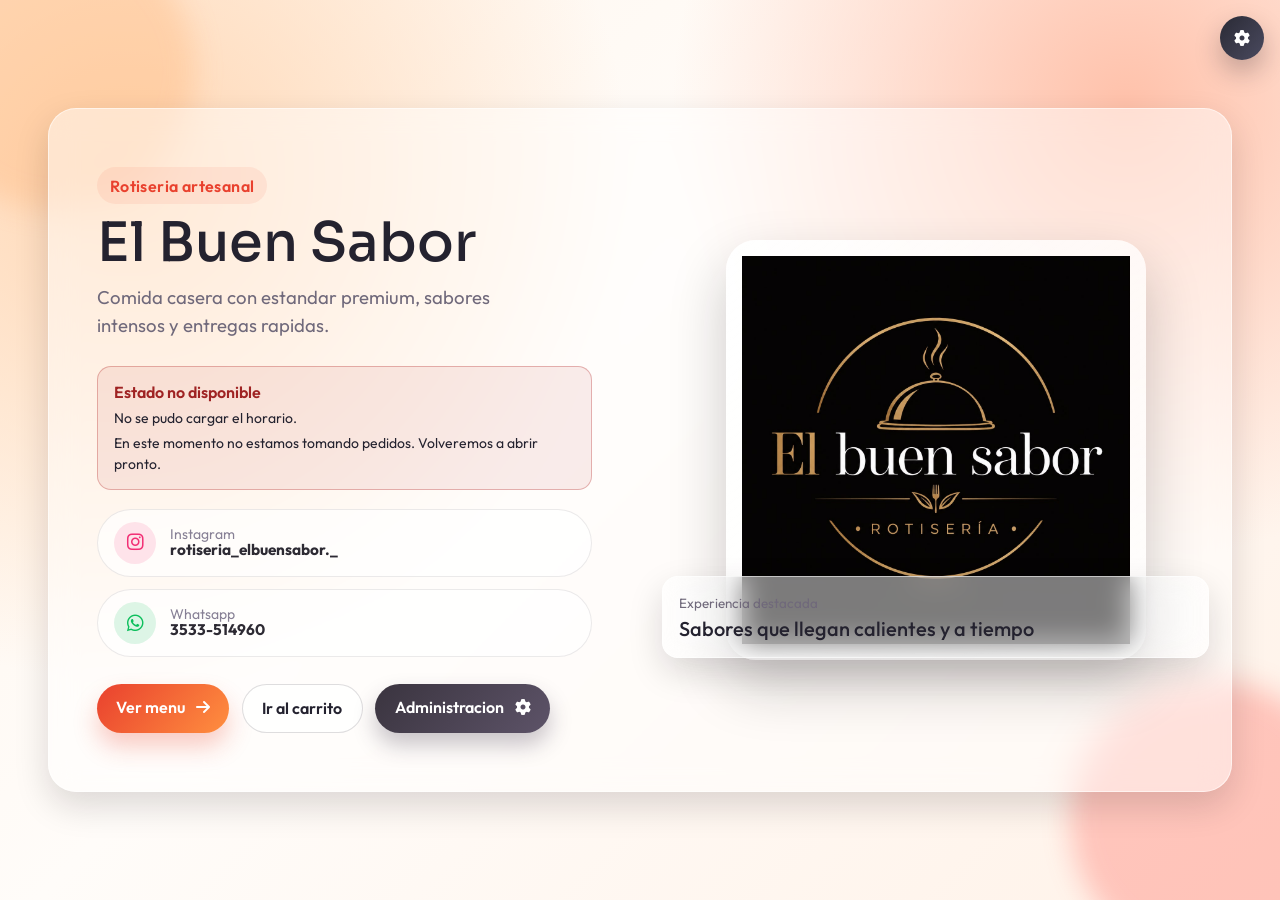
==== views/index.html @ 42401125 "feat: implementa mejoras completas de El Buen Sabor" ====
<!DOCTYPE html>
<html lang="es">
	<head>
		<meta charset="UTF-8" />
		<meta name="viewport" content="width=device-width, initial-scale=1.0" />
		<meta
			name="description"
			content="El Buen Sabor: rotiseria premium con una experiencia moderna de pedidos."
		/>
		<title>El Buen Sabor | Rotiseria</title>

		<link rel="preconnect" href="https://fonts.googleapis.com" />
		<link rel="preconnect" href="https://fonts.gstatic.com" crossorigin />
		<link
			href="https://fonts.googleapis.com/css2?family=Outfit:wght@300;400;500;600;700;800&family=Sora:wght@400;600;700&display=swap"
			rel="stylesheet"
		/>
		<link
			href="https://cdn.jsdelivr.net/npm/bootstrap@5.3.3/dist/css/bootstrap.min.css"
			rel="stylesheet"
			integrity="sha384-QWTKZyjpPEjISv5WaRU9OFeRpok6YctnYmDr5pNlyT2bRjXh0JMhjY6hW+ALEwIH"
			crossorigin="anonymous"
		/>
		<link
			rel="stylesheet"
			href="https://cdnjs.cloudflare.com/ajax/libs/font-awesome/6.5.2/css/all.min.css"
			integrity="sha512-SnH5WK+bZxgPHs44uWix+LLJAJ9/2PkPKZ5QiAj6Ta86w+fsb2TkR4j8U8E0wsfSxX7Iu5N4mGq3wYHfGJfQxg=="
			crossorigin="anonymous"
			referrerpolicy="no-referrer"
		/>

		<link rel="stylesheet" href="/public/css/style.css" />
		<link rel="stylesheet" href="/public/css/responsive.css" />
	</head>
	<body>
		<div id="splash-loader" class="splash-loader" aria-hidden="true">
			<div class="skeleton-shell">
				<div class="skeleton-logo shimmer"></div>
				<div class="skeleton-line shimmer"></div>
				<div class="skeleton-line short shimmer"></div>
				<div class="skeleton-actions">
					<div class="skeleton-pill shimmer"></div>
					<div class="skeleton-pill shimmer"></div>
				</div>
			</div>
		</div>

		<div class="bg-orb orb-left"></div>
		<div class="bg-orb orb-right"></div>

		<a id="settings-fab" href="/admin" class="settings-fab" aria-label="Abrir panel de administracion">
			<i class="fa-solid fa-gear"></i>
		</a>

		<main class="home-wrapper container-fluid px-3 px-md-4 px-lg-5">
			<section class="hero-card glass-panel row g-0 align-items-center overflow-hidden">
				<div class="col-12 col-lg-6 p-4 p-md-5">
					<p class="eyebrow reveal-item">Rotiseria artesanal</p>
					<h1 class="hero-title reveal-item">El Buen Sabor</h1>
					<p class="hero-subtitle reveal-item">
						Comida casera con estandar premium, sabores intensos y entregas rapidas.
					</p>

					<div class="store-status-panel reveal-item" id="store-status-panel">
						<p class="mb-1 fw-semibold" id="store-status-label">Estado del local</p>
						<p class="mb-1 small" id="store-schedule-text">Horario de atencion: --</p>
						<p class="mb-0 small d-none" id="store-closed-message"></p>
					</div>

					<div class="contact-group reveal-item" id="contact-group">
						<a
							class="contact-pill instagram"
							href="https://www.instagram.com/rotiseria_elbuensabor._"
							target="_blank"
							rel="noopener noreferrer"
						>
							<span class="icon-wrap"><i class="fa-brands fa-instagram"></i></span>
							<span class="text-wrap">
								<small>Instagram</small>
								<strong id="instagram-handle">rotiseria_elbuensabor._</strong>
							</span>
						</a>

						<a
							class="contact-pill whatsapp"
							href="https://wa.me/543533514960"
							target="_blank"
							rel="noopener noreferrer"
						>
							<span class="icon-wrap"><i class="fa-brands fa-whatsapp"></i></span>
							<span class="text-wrap">
								<small>Whatsapp</small>
								<strong id="whatsapp-number">3533-514960</strong>
							</span>
						</a>
					</div>

					<div class="cta-row reveal-item">
						<a href="/categoria" id="menu-button" class="btn btn-premium">
							Ver menu
							<i class="fa-solid fa-arrow-right ms-2"></i>
						</a>
						<a href="/carrito" class="btn btn-outline-premium">
							Ir al carrito
						</a>
						<a href="/admin" class="btn btn-admin">
							Administracion
							<i class="fa-solid fa-gear ms-2"></i>
						</a>
					</div>
				</div>

				<div class="col-12 col-lg-6 image-stage">
					<div class="logo-float reveal-item">
						<img
							src="/public/img/LOGO.jpeg"
							alt="Logo El Buen Sabor"
							class="brand-logo"
						/>
					</div>
					<div class="flavor-card glass-panel reveal-item">
						<p class="mb-1">Experiencia destacada</p>
						<h2 class="h5 mb-0">Sabores que llegan calientes y a tiempo</h2>
					</div>
				</div>
			</section>
		</main>

		<script src="https://cdn.jsdelivr.net/npm/bootstrap@5.3.3/dist/js/bootstrap.bundle.min.js"></script>
		<script src="/public/js/firebase.js"></script>
		<script src="/public/js/home.js"></script>
	</body>
</html>
---- public/css/style.css ----
:root {
  --brand-red: #e9412e;
  --brand-orange: #ff8f3f;
  --brand-dark: #1d1c24;
  --brand-cream: #fff6ed;
  --ink: #24222f;
  --muted: #70697b;
  --glass-bg: rgba(255, 255, 255, 0.48);
  --glass-border: rgba(255, 255, 255, 0.56);
  --shadow-soft: 0 14px 34px rgba(18, 13, 21, 0.15);
  --shadow-strong: 0 26px 55px rgba(22, 16, 25, 0.22);
  --radius-xl: 28px;
  --radius-md: 16px;
}

* {
  box-sizing: border-box;
}

body {
  margin: 0;
  min-height: 100vh;
  font-family: 'Outfit', sans-serif;
  color: var(--ink);
  background:
    radial-gradient(circle at 10% 20%, #ffd7b4 0%, transparent 37%),
    radial-gradient(circle at 88% 12%, #ffc1aa 0%, transparent 33%),
    linear-gradient(135deg, #fff5eb 0%, #fffcf9 43%, #fff2e8 100%);
  overflow-x: hidden;
}

.bg-orb {
  position: fixed;
  width: 280px;
  height: 280px;
  border-radius: 50%;
  filter: blur(14px);
  opacity: 0.35;
  z-index: 0;
}

.orb-left {
  background: #ffb476;
  top: -70px;
  left: -85px;
}

.orb-right {
  background: #ff6d62;
  right: -70px;
  bottom: -60px;
}

.home-wrapper {
  position: relative;
  z-index: 1;
  padding-top: 1.2rem;
  padding-bottom: 2rem;
}

.settings-fab {
  position: fixed;
  top: 1rem;
  right: 1rem;
  z-index: 20;
  width: 44px;
  height: 44px;
  border-radius: 50%;
  display: inline-flex;
  align-items: center;
  justify-content: center;
  color: #fff;
  text-decoration: none;
  background: linear-gradient(130deg, #2a2a35, #4a4a5f);
  box-shadow: 0 12px 26px rgba(23, 20, 31, 0.26);
  transition: transform 200ms ease, box-shadow 200ms ease;
}

.settings-fab:hover {
  color: #fff;
  transform: translateY(-2px) rotate(12deg);
  box-shadow: 0 16px 28px rgba(23, 20, 31, 0.34);
}

.glass-panel {
  backdrop-filter: blur(14px);
  -webkit-backdrop-filter: blur(14px);
  background: var(--glass-bg);
  border: 1px solid var(--glass-border);
  border-radius: var(--radius-xl);
  box-shadow: var(--shadow-soft);
}

.hero-card {
  min-height: 86vh;
  animation: heroFade 680ms ease-out both;
}

.eyebrow {
  display: inline-flex;
  align-items: center;
  gap: 0.5rem;
  margin: 0 0 0.7rem;
  padding: 0.4rem 0.8rem;
  border-radius: 999px;
  font-weight: 600;
  letter-spacing: 0.4px;
  color: var(--brand-red);
  background-color: rgba(233, 65, 46, 0.08);
}

.hero-title {
  font-family: 'Sora', sans-serif;
  font-size: clamp(2rem, 7vw, 3.4rem);
  line-height: 1.03;
  margin-bottom: 0.8rem;
}

.hero-subtitle {
  max-width: 38ch;
  color: var(--muted);
  font-size: clamp(1rem, 2.8vw, 1.16rem);
  margin-bottom: 1.6rem;
}

.store-status-panel {
  margin-bottom: 1.2rem;
  padding: 0.85rem 1rem;
  border-radius: 14px;
  border: 1px solid rgba(32, 28, 39, 0.1);
  background: rgba(255, 255, 255, 0.7);
}

.store-status-panel.open {
  border-color: rgba(20, 130, 54, 0.28);
  background: rgba(20, 130, 54, 0.08);
}

.store-status-panel.closed {
  border-color: rgba(176, 35, 35, 0.3);
  background: rgba(176, 35, 35, 0.08);
}

.store-status-panel.open #store-status-label {
  color: #17703b;
}

.store-status-panel.closed #store-status-label {
  color: #9f2323;
}

.contact-group {
  display: grid;
  gap: 0.8rem;
  margin-bottom: 1.7rem;
}

.contact-pill {
  position: relative;
  overflow: hidden;
  display: flex;
  align-items: center;
  gap: 0.85rem;
  text-decoration: none;
  color: #2d2a33;
  border-radius: 999px;
  padding: 0.74rem 1rem;
  border: 1px solid rgba(34, 30, 42, 0.09);
  background: rgba(255, 255, 255, 0.66);
  transition: transform 220ms ease, box-shadow 220ms ease, border-color 220ms ease;
}

.contact-pill::after {
  content: '';
  position: absolute;
  inset: 0;
  background: linear-gradient(120deg, transparent 10%, rgba(255, 255, 255, 0.42) 46%, transparent 78%);
  transform: translateX(-120%);
  transition: transform 520ms ease;
}

.contact-pill:hover {
  transform: translateY(-2px);
  box-shadow: 0 12px 20px rgba(35, 20, 20, 0.1);
  border-color: rgba(33, 27, 40, 0.2);
}

.contact-pill:hover::after {
  transform: translateX(100%);
}

.icon-wrap {
  width: 42px;
  height: 42px;
  border-radius: 50%;
  display: inline-flex;
  align-items: center;
  justify-content: center;
  font-size: 1.2rem;
}

.instagram .icon-wrap {
  color: #f22f75;
  background: rgba(242, 47, 117, 0.12);
}

.whatsapp .icon-wrap {
  color: #0ebf5d;
  background: rgba(14, 191, 93, 0.14);
}

.text-wrap {
  display: flex;
  flex-direction: column;
  line-height: 1.1;
}

.text-wrap small {
  color: #878095;
}

.text-wrap strong {
  font-size: 0.96rem;
}

.cta-row {
  display: flex;
  flex-wrap: wrap;
  gap: 0.8rem;
}

.btn-premium,
.btn-outline-premium,
.btn-admin {
  border-radius: 999px;
  padding: 0.7rem 1.2rem;
  font-weight: 600;
  border: 0;
  transition: transform 220ms ease, box-shadow 220ms ease, background-color 220ms ease;
}

.btn-premium {
  color: #fff;
  background: linear-gradient(130deg, var(--brand-red), var(--brand-orange));
  box-shadow: 0 14px 24px rgba(233, 65, 46, 0.27);
}

.btn-premium:hover {
  color: #fff;
  transform: translateY(-2px);
  box-shadow: 0 18px 28px rgba(233, 65, 46, 0.34);
}

.btn-outline-premium {
  color: var(--ink);
  background: #ffffffad;
  border: 1px solid rgba(37, 32, 45, 0.15);
}

.btn-outline-premium:hover {
  color: var(--ink);
  transform: translateY(-2px);
  box-shadow: 0 10px 20px rgba(34, 20, 20, 0.1);
}

.btn-admin {
  color: #fff;
  background: linear-gradient(130deg, #3a343f, #5d5368);
  box-shadow: 0 12px 22px rgba(57, 48, 68, 0.28);
}

.btn-admin:hover {
  color: #fff;
  transform: translateY(-2px);
  box-shadow: 0 16px 26px rgba(57, 48, 68, 0.36);
}

.image-stage {
  position: relative;
  min-height: 320px;
  padding: 1.3rem;
  display: grid;
  place-items: center;
}

.logo-float {
  width: min(78%, 420px);
  aspect-ratio: 1 / 1;
  border-radius: 30px;
  display: grid;
  place-items: center;
  padding: 1rem;
  background: linear-gradient(145deg, rgba(255, 255, 255, 0.88), rgba(255, 255, 255, 0.57));
  box-shadow: var(--shadow-strong);
  animation: floatY 4.6s ease-in-out infinite;
}

.brand-logo {
  width: 100%;
  height: auto;
}

.flavor-card {
  position: absolute;
  bottom: 1.4rem;
  left: 1.4rem;
  right: 1.4rem;
  border-radius: var(--radius-md);
  padding: 1rem;
}

.flavor-card p {
  color: var(--muted);
  font-size: 0.84rem;
}

.reveal-item {
  opacity: 0;
  transform: translateY(14px);
  animation: revealUp 560ms ease-out forwards;
}

.reveal-item:nth-child(2) {
  animation-delay: 110ms;
}

.reveal-item:nth-child(3) {
  animation-delay: 190ms;
}

.reveal-item:nth-child(4) {
  animation-delay: 270ms;
}

.reveal-item:nth-child(5) {
  animation-delay: 350ms;
}

.splash-loader {
  position: fixed;
  inset: 0;
  display: grid;
  place-items: center;
  background: linear-gradient(155deg, #fff7ef 0%, #fff4ec 60%, #ffe8dd 100%);
  z-index: 9999;
  transition: opacity 300ms ease, visibility 300ms ease;
}

.splash-loader.hide {
  opacity: 0;
  visibility: hidden;
}

.skeleton-shell {
  width: min(520px, calc(100vw - 2rem));
  background: rgba(255, 255, 255, 0.8);
  border: 1px solid rgba(255, 255, 255, 0.72);
  border-radius: 22px;
  padding: 1.1rem;
}

.skeleton-logo,
.skeleton-line,
.skeleton-pill {
  background: rgba(255, 255, 255, 0.55);
  border-radius: 10px;
}

.skeleton-logo {
  width: 130px;
  height: 130px;
  border-radius: 22px;
  margin-bottom: 1rem;
}

.skeleton-line {
  height: 18px;
  margin-bottom: 0.55rem;
}

.skeleton-line.short {
  width: 62%;
}

.skeleton-actions {
  display: flex;
  gap: 0.8rem;
  margin-top: 1.1rem;
}

.skeleton-pill {
  width: 140px;
  height: 42px;
  border-radius: 999px;
}

.shimmer {
  position: relative;
  overflow: hidden;
}

.shimmer::before {
  content: '';
  position: absolute;
  top: 0;
  left: -180px;
  height: 100%;
  width: 180px;
  background: linear-gradient(90deg, transparent, rgba(255, 255, 255, 0.62), transparent);
  animation: loading 1.1s infinite;
}

.placeholder-screen {
  display: grid;
  place-items: center;
}

@keyframes loading {
  100% {
    left: calc(100% + 170px);
  }
}

@keyframes revealUp {
  to {
    opacity: 1;
    transform: translateY(0);
  }
}

@keyframes floatY {
  0%,
  100% {
    transform: translateY(0px);
  }
  50% {
    transform: translateY(-12px);
  }
}

@keyframes heroFade {
  from {
    opacity: 0;
    transform: translateY(8px) scale(0.995);
  }
  to {
    opacity: 1;
    transform: translateY(0) scale(1);
  }
}

.category-card {
  display: block;
  height: 100%;
  text-decoration: none;
  color: inherit;
  border-radius: 20px;
  overflow: hidden;
  border: 1px solid rgba(28, 24, 34, 0.1);
  background: rgba(255, 255, 255, 0.7);
  box-shadow: 0 10px 22px rgba(22, 18, 24, 0.1);
  transition: transform 240ms ease, box-shadow 240ms ease;
}

.category-card:hover {
  transform: translateY(-5px);
  box-shadow: 0 16px 28px rgba(22, 18, 24, 0.16);
}

.category-image-wrap {
  aspect-ratio: 16 / 11;
  overflow: hidden;
}

.category-image {
  width: 100%;
  height: 100%;
  object-fit: cover;
  transition: transform 420ms ease;
}

.category-card:hover .category-image {
  transform: scale(1.06);
}

.category-body {
  padding: 1rem;
  display: flex;
  justify-content: space-between;
  align-items: center;
  gap: 0.8rem;
}

.category-action {
  color: var(--brand-red);
  font-weight: 600;
  font-size: 0.9rem;
}

.product-card {
  overflow: hidden;
  border-radius: 20px;
  background: rgba(255, 255, 255, 0.76);
  border: 1px solid rgba(32, 28, 39, 0.1);
  box-shadow: 0 12px 26px rgba(22, 18, 24, 0.11);
}

.product-image-wrap {
  position: relative;
  aspect-ratio: 16 / 10;
  overflow: hidden;
}

.product-image {
  width: 100%;
  height: 100%;
  object-fit: cover;
}

.product-stock-badge {
  position: absolute;
  top: 0.85rem;
  left: 0.85rem;
  padding: 0.32rem 0.7rem;
  border-radius: 999px;
  color: #fff;
  font-weight: 700;
  font-size: 0.75rem;
  letter-spacing: 0.35px;
  background: linear-gradient(130deg, #c12a2a, #ea3d3d);
  box-shadow: 0 8px 18px rgba(170, 28, 28, 0.36);
}

.product-card.is-out-of-stock .product-image {
  filter: brightness(0.62);
}

.product-card.is-out-of-stock .add-to-cart-btn {
  opacity: 0.75;
}

.product-price {
  position: absolute;
  top: 0.85rem;
  right: 0.85rem;
  padding: 0.3rem 0.65rem;
  border-radius: 999px;
  color: #fff;
  font-weight: 700;
  background: linear-gradient(130deg, var(--brand-red), var(--brand-orange));
  box-shadow: 0 8px 20px rgba(233, 65, 46, 0.34);
}

.product-ingredients {
  color: #5d5568;
  min-height: 48px;
}

#catalog-tools {
  border-radius: 18px;
}

.catalog-loader {
  position: fixed;
  inset: 0;
  z-index: 1060;
  display: grid;
  place-items: center;
  background: rgba(255, 246, 237, 0.62);
  backdrop-filter: blur(2px);
}

.checkout-modal {
  border: 1px solid rgba(255, 255, 255, 0.62);
  border-radius: 18px;
  background: rgba(255, 255, 255, 0.9);
  backdrop-filter: blur(10px);
}

.store-closed-banner {
  margin-bottom: 0.9rem;
  border-radius: 12px;
  border: 1px solid rgba(176, 35, 35, 0.35);
  background: rgba(176, 35, 35, 0.1);
  color: #8e1f1f;
  padding: 0.8rem 0.95rem;
}
---- public/css/responsive.css ----
@media (min-width: 576px) {
  .home-wrapper {
    padding-top: 1.7rem;
  }

  .hero-card {
    min-height: 80vh;
  }
}

@media (min-width: 992px) {
  .home-wrapper {
    min-height: 100vh;
    display: grid;
    place-items: center;
    padding-top: 1.2rem;
    padding-bottom: 1.2rem;
  }

  .hero-card {
    min-height: 76vh;
  }
}

@media (max-width: 430px) {
  .hero-title {
    font-size: 1.9rem;
  }

  .contact-pill {
    padding: 0.67rem 0.88rem;
  }
}
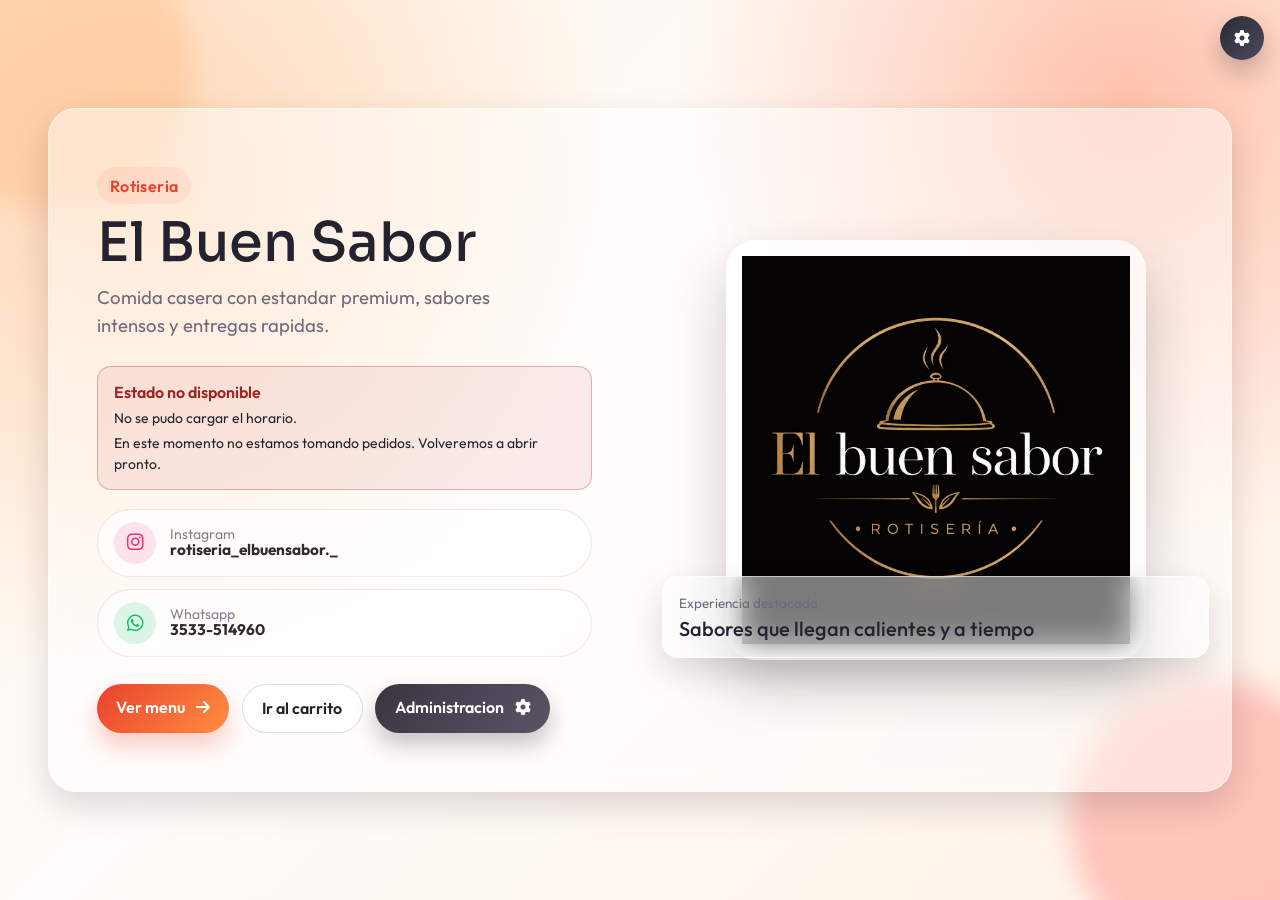
==== commit d8dc3cd0: "style: actualiza iconos y accesos en home" ====
--- a/views/index.html
+++ b/views/index.html
@@ -55,7 +55,7 @@
 		<main class="home-wrapper container-fluid px-3 px-md-4 px-lg-5">
 			<section class="hero-card glass-panel row g-0 align-items-center overflow-hidden">
 				<div class="col-12 col-lg-6 p-4 p-md-5">
-					<p class="eyebrow reveal-item">Rotiseria artesanal</p>
+					<p class="eyebrow reveal-item">Rotiseria</p>
 					<h1 class="hero-title reveal-item">El Buen Sabor</h1>
 					<p class="hero-subtitle reveal-item">
 						Comida casera con estandar premium, sabores intensos y entregas rapidas.
